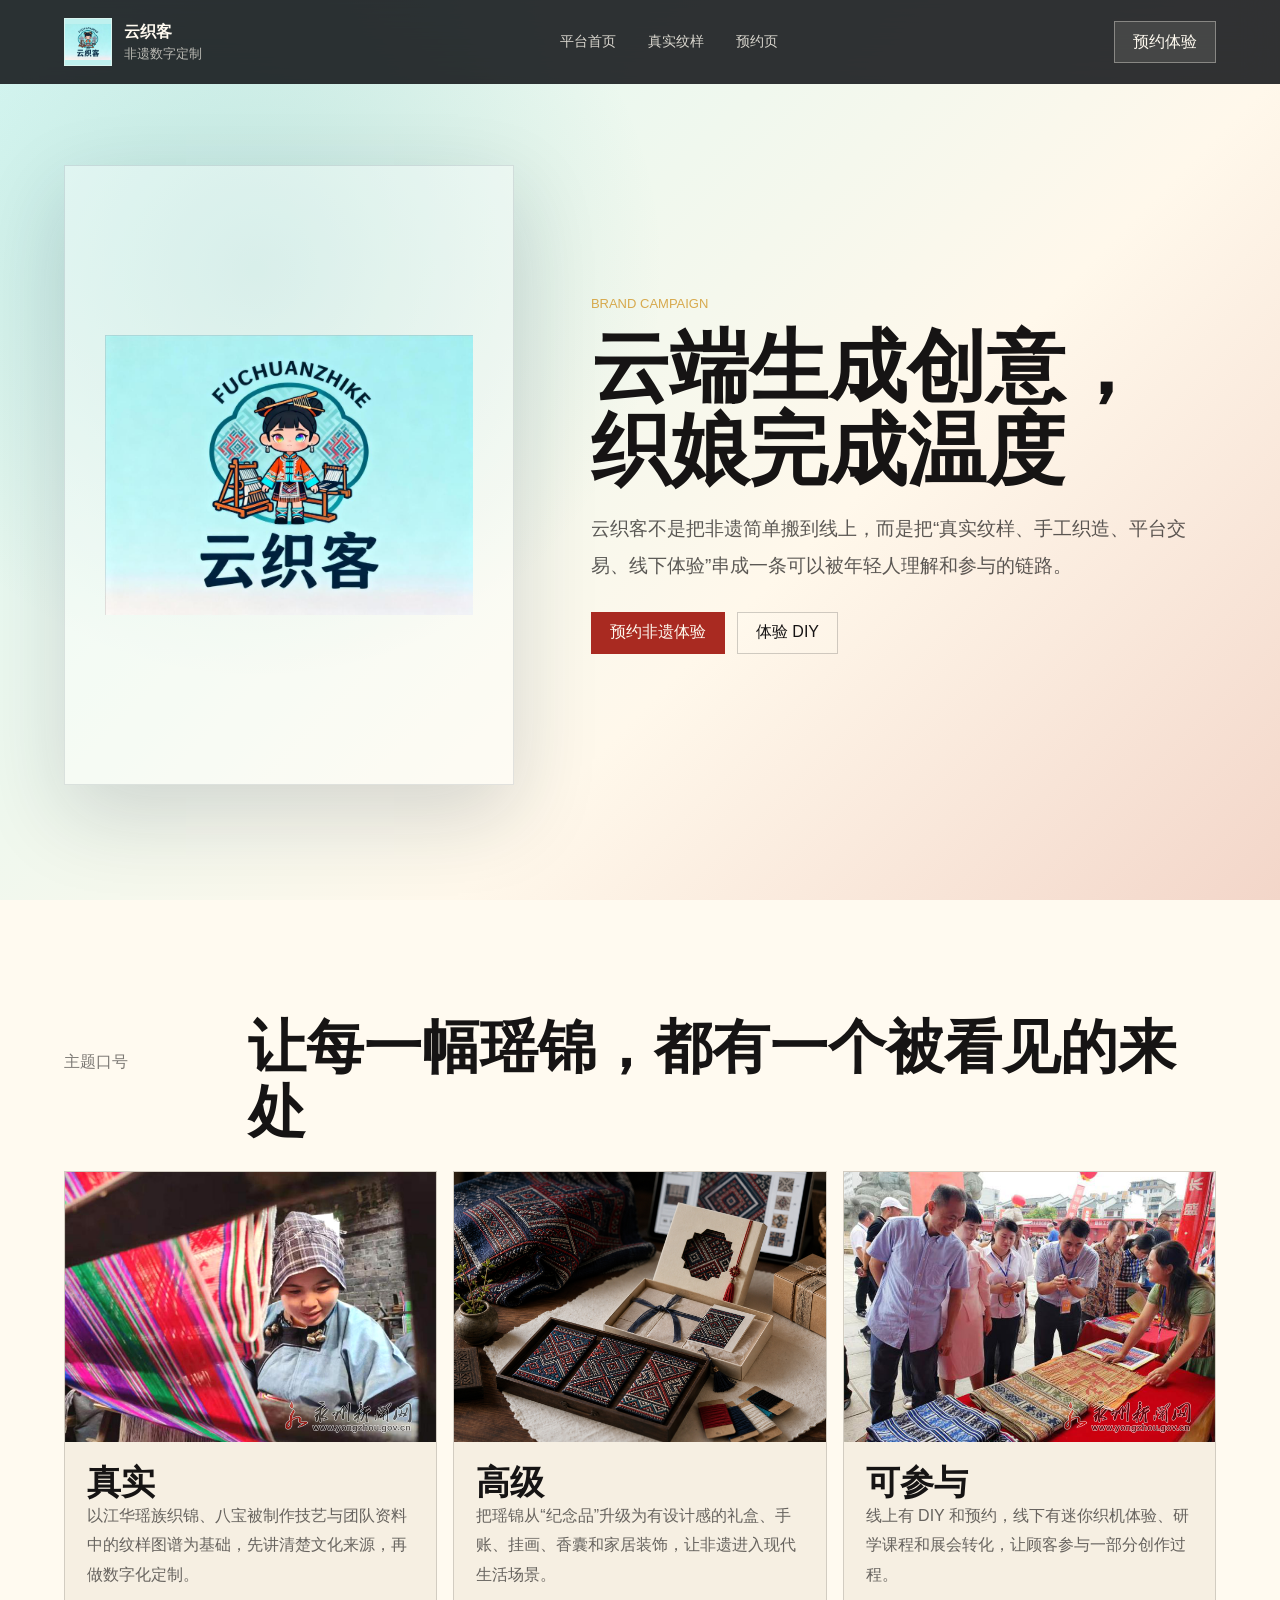
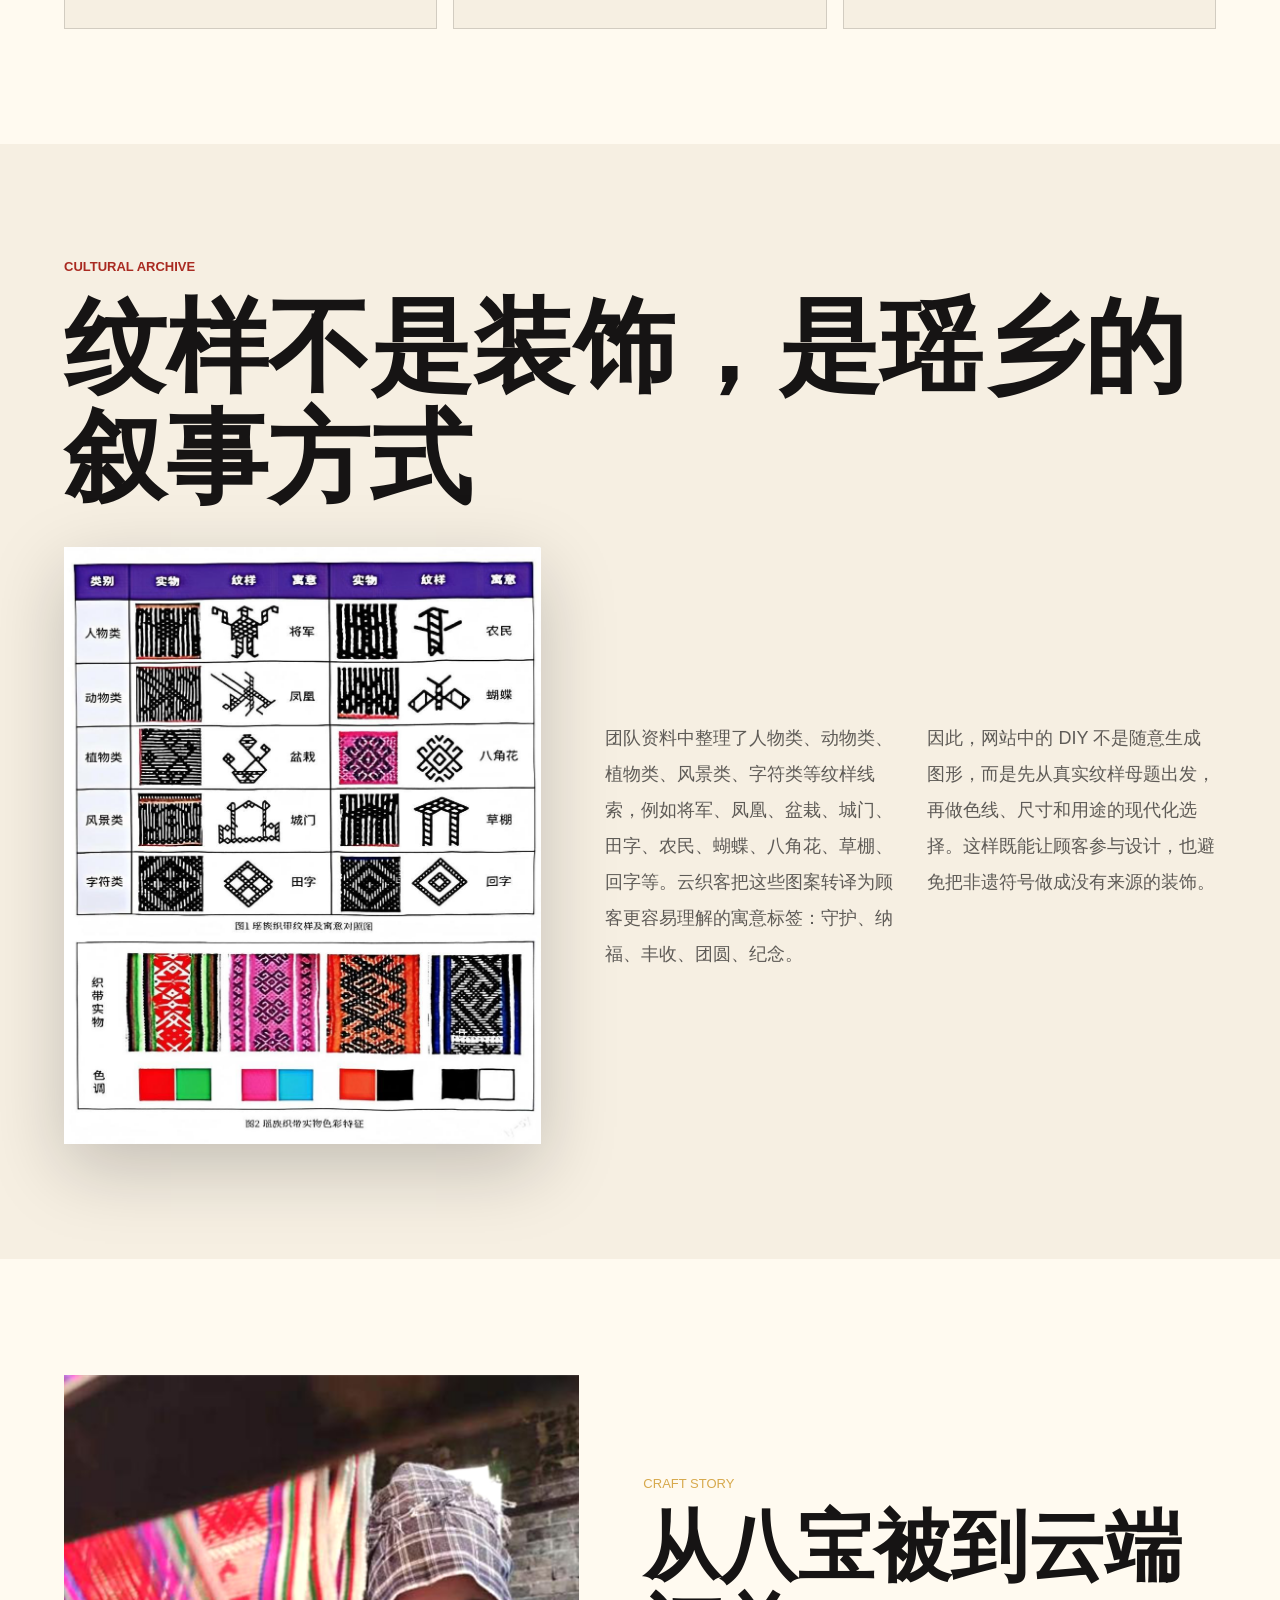
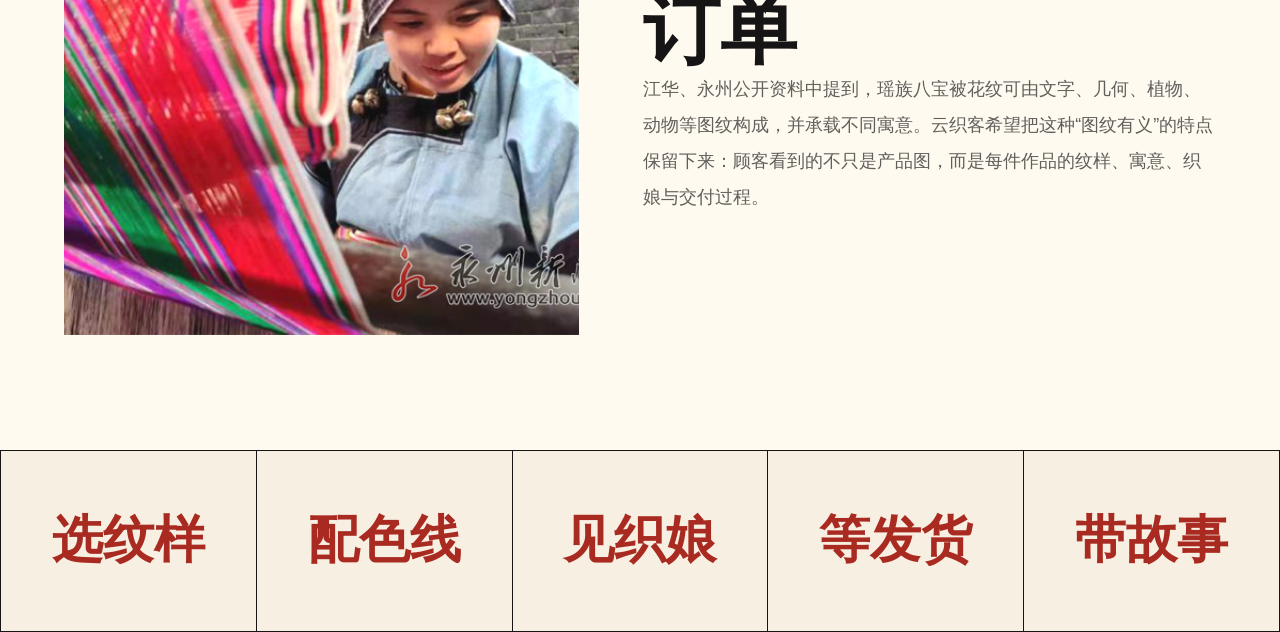
==== promotion.html @ 9e7a588e "Deploy website" ====
<!doctype html>
<html lang="zh-CN">
  <head>
    <meta charset="UTF-8" />
    <meta name="viewport" content="width=device-width, initial-scale=1.0" />
    <title>云织客 · 品牌宣传页</title>
    <link rel="stylesheet" href="./styles.css" />
  </head>
  <body class="promo-page">
    <header class="topbar solid">
      <a class="brand image-brand" href="./index.html"><img src="./assets/yunjike-logo.png" alt="云织客 logo" /><span><strong>云织客</strong><small>非遗数字定制</small></span></a>
      <nav class="nav-links"><a href="./index.html">平台首页</a><a href="./index.html#real-patterns">真实纹样</a><a href="./reserve.html">预约页</a></nav>
      <a class="ghost-link" href="./reserve.html">预约体验</a>
    </header>

    <main>
      <section class="promo-hero">
        <div class="promo-logo-stage">
          <img src="./assets/yunjike-logo.png" alt="云织客 logo 主视觉" />
        </div>
        <div class="promo-copy">
          <p class="eyebrow">Brand Campaign</p>
          <h1>云端生成创意，织娘完成温度</h1>
          <p>云织客不是把非遗简单搬到线上，而是把“真实纹样、手工织造、平台交易、线下体验”串成一条可以被年轻人理解和参与的链路。</p>
          <div class="hero-actions"><a class="primary-action" href="./reserve.html">预约非遗体验</a><a class="secondary-action" href="./index.html#designer">体验 DIY</a></div>
        </div>
      </section>

      <section class="section campaign-section">
        <div class="campaign-line">
          <span>主题口号</span>
          <strong>让每一幅瑶锦，都有一个被看见的来处</strong>
        </div>
        <div class="campaign-grid">
          <article><img src="./assets/sourced/jianghua-weaving.png" alt="织娘织造八宝被" /><h2>真实</h2><p>以江华瑶族织锦、八宝被制作技艺与团队资料中的纹样图谱为基础，先讲清楚文化来源，再做数字化定制。</p></article>
          <article><img src="./assets/promo-product.png" alt="瑶锦定制礼盒宣传图" /><h2>高级</h2><p>把瑶锦从“纪念品”升级为有设计感的礼盒、手账、挂画、香囊和家居装饰，让非遗进入现代生活场景。</p></article>
          <article><img src="./assets/sourced/jianghua-exhibit.png" alt="非遗展示现场" /><h2>可参与</h2><p>线上有 DIY 和预约，线下有迷你织机体验、研学课程和展会转化，让顾客参与一部分创作过程。</p></article>
        </div>
      </section>

      <section class="section archive-section" id="archive">
        <div class="orient-title">
          <p>CULTURAL ARCHIVE</p>
          <h2>纹样不是装饰，是瑶乡的叙事方式</h2>
        </div>
        <div class="archive-layout">
          <img src="./assets/pattern-reference.jpg" alt="团队资料中的瑶族织锦纹样图谱" />
          <div class="archive-copy">
            <p>团队资料中整理了人物类、动物类、植物类、风景类、字符类等纹样线索，例如将军、凤凰、盆栽、城门、田字、农民、蝴蝶、八角花、草棚、回字等。云织客把这些图案转译为顾客更容易理解的寓意标签：守护、纳福、丰收、团圆、纪念。</p>
            <p>因此，网站中的 DIY 不是随意生成图形，而是先从真实纹样母题出发，再做色线、尺寸和用途的现代化选择。这样既能让顾客参与设计，也避免把非遗符号做成没有来源的装饰。</p>
          </div>
        </div>
      </section>

      <section class="section craft-story" id="craft-story">
        <div class="story-panel">
          <img src="./assets/sourced/jianghua-weaving.png" alt="江华瑶族织锦织造现场" />
          <div>
            <p class="eyebrow">CRAFT STORY</p>
            <h2>从八宝被到云端订单</h2>
            <p>江华、永州公开资料中提到，瑶族八宝被花纹可由文字、几何、植物、动物等图纹构成，并承载不同寓意。云织客希望把这种“图纹有义”的特点保留下来：顾客看到的不只是产品图，而是每件作品的纹样、寓意、织娘与交付过程。</p>
          </div>
        </div>
      </section>

      <section class="section slogan-wall">
        <p>选纹样</p><p>配色线</p><p>见织娘</p><p>等发货</p><p>带故事</p>
      </section>
    </main>
  </body>
</html>
---- styles.css ----
:root {
  --ink: #161414;
  --paper: #f6efe2;
  --ivory: #fffaf0;
  --red: #a92a21;
  --indigo: #15233a;
  --teal: #1c8f8b;
  --gold: #d7a94d;
  --moss: #5b7a42;
  --line: rgba(22, 20, 20, 0.16);
  --shadow: 0 24px 70px rgba(17, 18, 22, 0.22);
}

/* Brand-home redesign inspired by premium new-Chinese official sites. */
.home-page {
  background: #f4eadb;
}

.brand-hero {
  position: relative;
  min-height: 100vh;
  overflow: hidden;
  display: grid;
  place-items: center;
  padding: 120px clamp(18px, 5vw, 70px) 70px;
  color: var(--ivory);
  text-align: center;
}

.brand-hero > img,
.brand-veil {
  position: absolute;
  inset: 0;
}

.brand-hero > img {
  width: 100%;
  height: 100%;
  object-fit: cover;
  z-index: -2;
}

.brand-veil {
  z-index: -1;
  background:
    radial-gradient(circle at 50% 45%, rgba(255, 250, 240, 0.04), rgba(8, 10, 12, 0.34) 34%, rgba(8, 10, 12, 0.74) 76%),
    linear-gradient(90deg, rgba(8, 10, 12, 0.74), rgba(8, 10, 12, 0.1), rgba(8, 10, 12, 0.72));
}

.hero-symbol {
  position: absolute;
  inset: auto auto 7vh 6vw;
  color: rgba(255, 250, 240, 0.07);
  font-size: clamp(180px, 28vw, 420px);
  line-height: 0.8;
  font-weight: 900;
}

.brand-hero-copy {
  position: relative;
  max-width: 820px;
}

.brand-hero-copy h1 {
  margin: 0 0 18px;
  font-size: clamp(72px, 12vw, 164px);
  line-height: 0.92;
}

.brand-hero-copy p:not(.eyebrow) {
  margin-bottom: 0;
  color: rgba(255, 250, 240, 0.78);
  font-size: clamp(20px, 2.4vw, 30px);
}

.brand-hero-copy .hero-actions {
  justify-content: center;
}

.vertical-seal {
  position: absolute;
  right: clamp(18px, 5vw, 70px);
  bottom: 10vh;
  padding: 18px 10px;
  border: 1px solid rgba(255, 250, 240, 0.42);
  color: rgba(255, 250, 240, 0.78);
  font-size: 15px;
  line-height: 1.6;
  writing-mode: vertical-rl;
}

.brand-strip {
  display: grid;
  grid-template-columns: repeat(4, 1fr);
  background: var(--ink);
  color: var(--ivory);
}

.brand-strip span {
  display: grid;
  place-items: center;
  min-height: 86px;
  border-right: 1px solid rgba(255, 250, 240, 0.14);
  color: rgba(255, 250, 240, 0.78);
}

.chagee-section,
.home-showcase {
  display: grid;
  gap: clamp(28px, 8vw, 120px);
  padding: clamp(76px, 11vw, 150px) clamp(18px, 5vw, 70px);
}

.chagee-section {
  grid-template-columns: minmax(260px, 0.52fr) minmax(0, 1fr);
  background: var(--ivory);
}

.home-showcase {
  grid-template-columns: minmax(0, 0.9fr) minmax(360px, 520px);
  align-items: center;
  background: #efe1cf;
}

.orient-title {
  display: grid;
  gap: 18px;
  align-content: start;
}

.orient-title p {
  margin: 0;
  color: var(--red);
  font-size: 13px;
  font-weight: 700;
}

.orient-title h2,
.showcase-copy h2 {
  font-size: clamp(42px, 8vw, 104px);
}

.orient-copy {
  max-width: 760px;
  padding-top: 22px;
  border-top: 1px solid var(--line);
}

.orient-copy p,
.showcase-copy p:not(.eyebrow) {
  color: rgba(22, 20, 20, 0.68);
  font-size: 19px;
  line-height: 2;
}

.orient-copy a,
.visual-chapters a {
  color: var(--red);
  font-weight: 700;
}

.showcase-copy {
  max-width: 720px;
}

.visual-chapters {
  display: grid;
  grid-template-columns: repeat(3, 1fr);
  gap: 1px;
  background: var(--ink);
}

.visual-chapters article {
  position: relative;
  min-height: 640px;
  overflow: hidden;
  color: var(--ivory);
}

.visual-chapters img {
  position: absolute;
  inset: 0;
  width: 100%;
  height: 100%;
  object-fit: cover;
  transition: transform 0.5s ease;
}

.visual-chapters article:hover img {
  transform: scale(1.04);
}

.visual-chapters article::after {
  content: "";
  position: absolute;
  inset: 0;
  background: linear-gradient(0deg, rgba(8, 10, 12, 0.82), rgba(8, 10, 12, 0.08) 62%);
}

.visual-chapters div {
  position: absolute;
  left: 26px;
  right: 26px;
  bottom: 26px;
  z-index: 1;
}

.visual-chapters span {
  color: var(--gold);
  font-size: 15px;
}

.visual-chapters h2 {
  margin: 12px 0;
  font-size: clamp(32px, 4vw, 58px);
}

.visual-chapters p {
  color: rgba(255, 250, 240, 0.72);
  font-size: 18px;
}

.impact-band {
  display: grid;
  grid-template-columns: repeat(3, 1fr);
  gap: 1px;
  background: var(--line);
  padding: 1px;
}

.impact-band div {
  display: grid;
  gap: 8px;
  min-height: 170px;
  padding: 32px;
  background: var(--ivory);
}

.impact-band strong {
  font-size: clamp(26px, 4vw, 46px);
}

.impact-band span {
  color: rgba(22, 20, 20, 0.62);
}

.archive-section {
  background: var(--paper);
}

.archive-layout {
  display: grid;
  grid-template-columns: minmax(320px, 0.78fr) minmax(0, 1fr);
  gap: clamp(28px, 5vw, 70px);
  align-items: center;
  margin-top: 34px;
}

.archive-layout img {
  width: 100%;
  max-height: 720px;
  object-fit: cover;
  box-shadow: var(--shadow);
}

.archive-copy {
  columns: 2;
  column-gap: 34px;
}

.archive-copy p,
.story-panel p:not(.eyebrow) {
  color: rgba(22, 20, 20, 0.68);
  font-size: 18px;
  line-height: 2;
}

.craft-story {
  background: var(--ivory);
}

.story-panel {
  display: grid;
  grid-template-columns: minmax(320px, 0.9fr) minmax(0, 1fr);
  gap: clamp(28px, 5vw, 70px);
  align-items: center;
}

.story-panel img {
  width: 100%;
  height: 560px;
  object-fit: cover;
}

.story-panel h2 {
  font-size: clamp(38px, 6vw, 82px);
}

@media (max-width: 980px) {
  .chagee-section,
  .home-showcase,
  .archive-layout,
  .story-panel,
  .visual-chapters,
  .impact-band {
    grid-template-columns: 1fr;
  }

  .visual-chapters article {
    min-height: 520px;
  }

  .archive-copy {
    columns: 1;
  }
}

@media (max-width: 620px) {
  .brand-hero {
    text-align: left;
    place-items: end start;
  }

  .brand-hero-copy .hero-actions {
    justify-content: flex-start;
  }

  .brand-strip {
    grid-template-columns: 1fr;
  }

  .vertical-seal {
    display: none;
  }
}

* {
  box-sizing: border-box;
}

html {
  scroll-behavior: smooth;
}

body {
  margin: 0;
  background:
    linear-gradient(90deg, rgba(169, 42, 33, 0.05) 1px, transparent 1px),
    linear-gradient(180deg, rgba(21, 35, 58, 0.05) 1px, transparent 1px),
    var(--paper);
  background-size: 38px 38px;
  color: var(--ink);
  font-family: "PingFang SC", "Microsoft YaHei", Arial, sans-serif;
}

a {
  color: inherit;
  text-decoration: none;
}

button,
select {
  font: inherit;
}

.topbar {
  position: fixed;
  top: 0;
  left: 0;
  right: 0;
  z-index: 20;
  display: flex;
  align-items: center;
  justify-content: space-between;
  gap: 24px;
  padding: 18px clamp(18px, 5vw, 70px);
  color: var(--ivory);
  background: linear-gradient(180deg, rgba(10, 12, 14, 0.76), rgba(10, 12, 14, 0.18));
  backdrop-filter: blur(16px);
}

.brand {
  display: flex;
  align-items: center;
  gap: 12px;
  min-width: 160px;
}

.brand-mark {
  display: grid;
  place-items: center;
  width: 38px;
  height: 38px;
  border: 1px solid rgba(255, 250, 240, 0.46);
  background: rgba(169, 42, 33, 0.72);
}

.brand strong,
.brand small {
  display: block;
}

.brand small {
  margin-top: 2px;
  color: rgba(255, 250, 240, 0.68);
}

.nav-links {
  display: flex;
  align-items: center;
  justify-content: center;
  gap: clamp(14px, 2.5vw, 34px);
  font-size: 14px;
  color: rgba(255, 250, 240, 0.82);
}

.ghost-link,
.primary-action,
.secondary-action,
#saveDesign {
  display: inline-flex;
  align-items: center;
  justify-content: center;
  min-height: 42px;
  padding: 0 18px;
  border: 1px solid rgba(255, 250, 240, 0.36);
  background: rgba(255, 250, 240, 0.1);
  color: var(--ivory);
}

.hero {
  position: relative;
  min-height: 100vh;
  overflow: hidden;
  display: grid;
  grid-template-columns: minmax(0, 1fr) minmax(360px, 470px);
  align-items: end;
  gap: clamp(24px, 5vw, 70px);
  padding: 112px clamp(18px, 5vw, 70px) 54px;
  color: var(--ivory);
}

.hero > img {
  position: absolute;
  inset: 0;
  width: 100%;
  height: 100%;
  object-fit: cover;
  z-index: -2;
}

.hero-scrim {
  position: absolute;
  inset: 0;
  z-index: -1;
  background:
    linear-gradient(90deg, rgba(8, 10, 12, 0.86) 0%, rgba(8, 10, 12, 0.6) 34%, rgba(8, 10, 12, 0.14) 74%),
    linear-gradient(0deg, rgba(8, 10, 12, 0.54), transparent 42%);
}

.hero-content {
  max-width: 700px;
  padding-bottom: 42px;
}

.eyebrow {
  margin: 0 0 14px;
  color: var(--gold);
  font-size: 13px;
  letter-spacing: 0;
  text-transform: uppercase;
}

h1,
h2,
h3,
p {
  margin-top: 0;
}

h1 {
  margin-bottom: 18px;
  font-size: clamp(54px, 9vw, 116px);
  line-height: 0.95;
  font-weight: 800;
}

.hero-copy {
  max-width: 540px;
  color: rgba(255, 250, 240, 0.78);
  font-size: clamp(17px, 2vw, 22px);
  line-height: 1.75;
}

.hero-actions {
  display: flex;
  flex-wrap: wrap;
  gap: 12px;
  margin-top: 28px;
}

.primary-action {
  border-color: transparent;
  background: var(--red);
}

.secondary-action {
  background: rgba(255, 250, 240, 0.12);
}

.designer-panel {
  align-self: end;
  background: rgba(255, 250, 240, 0.92);
  color: var(--ink);
  box-shadow: var(--shadow);
  border: 1px solid rgba(255, 250, 240, 0.42);
  backdrop-filter: blur(18px);
}

.panel-head,
.checkout-strip {
  display: flex;
  align-items: center;
  justify-content: space-between;
  gap: 16px;
  padding: 18px;
  border-bottom: 1px solid var(--line);
}

.panel-head span,
.control-label,
.checkout-strip span,
.feature-photo span {
  color: rgba(22, 20, 20, 0.58);
  font-size: 13px;
}

.loom-preview {
  padding: 18px;
}

.woven-grid {
  display: grid;
  grid-template-columns: repeat(17, 1fr);
  aspect-ratio: 17 / 12;
  overflow: hidden;
  border: 10px solid var(--indigo);
  background: var(--ivory);
  box-shadow: inset 0 0 0 2px rgba(255, 250, 240, 0.7);
}

.cell {
  min-width: 0;
  background: var(--c, var(--ivory));
  border: 1px solid rgba(255, 255, 255, 0.11);
}

.control-block,
.control-row,
.swatches {
  padding: 0 18px 16px;
}

.segmented {
  display: grid;
  grid-template-columns: repeat(4, 1fr);
  gap: 6px;
  margin-top: 8px;
}

.segmented button {
  min-height: 38px;
  border: 1px solid var(--line);
  background: rgba(21, 35, 58, 0.06);
  color: var(--ink);
  cursor: pointer;
}

.segmented button.active {
  background: var(--indigo);
  color: var(--ivory);
}

.control-row {
  display: grid;
  grid-template-columns: 1fr 1fr;
  gap: 10px;
}

.control-row label {
  display: grid;
  gap: 7px;
  color: rgba(22, 20, 20, 0.62);
  font-size: 13px;
}

select {
  width: 100%;
  min-height: 40px;
  border: 1px solid var(--line);
  background: var(--ivory);
  color: var(--ink);
  padding: 0 10px;
}

.swatches {
  display: flex;
  gap: 10px;
}

.swatch {
  width: 42px;
  height: 42px;
  border: 2px solid transparent;
  cursor: pointer;
  background: linear-gradient(135deg, #15233a 0 45%, #a92a21 45% 70%, #fffaf0 70%);
}

.swatch.green {
  background: linear-gradient(135deg, #b51523 0 44%, #1d8f49 44% 70%, #f6efe2 70%);
}

.swatch.cyan {
  background: linear-gradient(135deg, #ca2f86 0 42%, #16a8bd 42% 72%, #231717 72%);
}

.swatch.ink {
  background: linear-gradient(135deg, #111 0 52%, #f7f2e8 52%);
}

.swatch.active {
  border-color: var(--gold);
}

.checkout-strip {
  border-top: 1px solid var(--line);
  border-bottom: 0;
}

.checkout-strip strong {
  font-size: 24px;
  color: var(--red);
}

#saveDesign {
  border: 0;
  background: var(--ink);
  cursor: pointer;
}

.ticker {
  display: grid;
  grid-template-columns: repeat(4, 1fr);
  gap: 1px;
  background: var(--ink);
  color: var(--ivory);
}

.ticker span,
.ticker strong {
  padding: 18px clamp(16px, 3vw, 34px);
  background: var(--ink);
}

.ticker span {
  color: rgba(255, 250, 240, 0.58);
}

.ticker strong {
  color: var(--gold);
}

.section {
  padding: clamp(72px, 9vw, 120px) clamp(18px, 5vw, 70px);
}

.section-title {
  max-width: 780px;
  margin-bottom: 34px;
}

h2 {
  margin-bottom: 0;
  font-size: clamp(32px, 5vw, 64px);
  line-height: 1.08;
}

.reference-grid {
  display: grid;
  grid-template-columns: 1.15fr 0.85fr;
  grid-template-rows: repeat(2, minmax(220px, 1fr));
  gap: 18px;
}

.feature-photo {
  position: relative;
  min-height: 270px;
  overflow: hidden;
  background: var(--ink);
}

.feature-photo.large {
  grid-row: span 2;
}

.feature-photo img,
.artisan-visual img {
  width: 100%;
  height: 100%;
  object-fit: cover;
  display: block;
}

.feature-photo::after {
  content: "";
  position: absolute;
  inset: 0;
  background: linear-gradient(0deg, rgba(12, 13, 16, 0.72), transparent 50%);
}

.feature-photo div {
  position: absolute;
  left: 22px;
  right: 22px;
  bottom: 20px;
  z-index: 1;
  color: var(--ivory);
}

.feature-photo strong {
  display: block;
  margin-top: 8px;
  font-size: clamp(18px, 2vw, 25px);
  line-height: 1.35;
}

.market {
  background: var(--ivory);
}

.flow {
  display: grid;
  grid-template-columns: repeat(4, 1fr);
  gap: 1px;
  background: var(--line);
  border: 1px solid var(--line);
}

.flow article {
  min-height: 260px;
  padding: 26px;
  background: var(--ivory);
}

.flow span {
  display: block;
  margin-bottom: 42px;
  color: var(--red);
  font-size: 32px;
  font-weight: 800;
}

.flow h3 {
  font-size: 24px;
  margin-bottom: 12px;
}

.flow p,
.console-list span {
  color: rgba(22, 20, 20, 0.64);
  line-height: 1.8;
}

.artisan {
  display: grid;
  grid-template-columns: minmax(0, 1fr) minmax(330px, 0.72fr);
  gap: clamp(28px, 5vw, 70px);
  align-items: center;
}

.artisan-visual {
  display: grid;
  grid-template-columns: 1fr 0.78fr;
  gap: 14px;
  align-items: end;
}

.artisan-visual img {
  min-height: 470px;
}

.artisan-visual img + img {
  min-height: 360px;
}

.console-list {
  margin-top: 28px;
  border-top: 1px solid var(--line);
}

.console-list div {
  display: grid;
  gap: 6px;
  padding: 18px 0;
  border-bottom: 1px solid var(--line);
}

.toast {
  position: fixed;
  left: 50%;
  bottom: 24px;
  z-index: 30;
  transform: translate(-50%, 120px);
  padding: 13px 18px;
  background: var(--ink);
  color: var(--ivory);
  box-shadow: var(--shadow);
  transition: transform 0.25s ease;
}

.toast.show {
  transform: translate(-50%, 0);
}

.topbar.solid {
  background: rgba(14, 17, 20, 0.86);
}

.image-brand img {
  width: 48px;
  height: 48px;
  object-fit: contain;
  border: 1px solid rgba(255, 250, 240, 0.42);
  background: #bff1ef;
}

.dense-hero {
  min-height: 94vh;
  grid-template-columns: minmax(0, 0.95fr);
  align-items: center;
}

.dense-hero .hero-content {
  max-width: 920px;
  padding-bottom: 0;
}

.dense-hero h1,
.promo-hero h1,
.reserve-hero h1 {
  max-width: 980px;
  font-size: clamp(42px, 6.2vw, 86px);
  line-height: 1.05;
}

.hero-proof {
  display: grid;
  grid-template-columns: repeat(3, minmax(0, 1fr));
  gap: 1px;
  max-width: 820px;
  margin-top: 34px;
  background: rgba(255, 250, 240, 0.2);
}

.hero-proof div {
  padding: 18px;
  background: rgba(8, 10, 12, 0.42);
  backdrop-filter: blur(10px);
}

.hero-proof strong,
.hero-proof span {
  display: block;
}

.hero-proof span {
  margin-top: 8px;
  color: rgba(255, 250, 240, 0.66);
  line-height: 1.55;
}

.split-section {
  display: grid;
  grid-template-columns: minmax(0, 0.85fr) minmax(360px, 520px);
  gap: clamp(28px, 5vw, 76px);
  align-items: center;
}

.section-title p:not(.eyebrow),
.wide-title p {
  margin-top: 18px;
  color: rgba(22, 20, 20, 0.64);
  font-size: 17px;
  line-height: 1.9;
}

.inline-panel {
  width: 100%;
}

.design-note {
  margin: 0 18px 18px;
  padding: 14px;
  background: rgba(215, 169, 77, 0.14);
  color: rgba(22, 20, 20, 0.72);
  line-height: 1.7;
}

.wide-title {
  max-width: 1040px;
}

.knowledge-grid,
.function-grid,
.campaign-grid {
  display: grid;
  grid-template-columns: repeat(4, 1fr);
  gap: 16px;
}

.source-card,
.function-grid article {
  min-height: 260px;
  padding: 24px;
  background: var(--ivory);
  border: 1px solid var(--line);
}

.source-card.image-card {
  padding: 0;
  overflow: hidden;
}

.source-card.image-card img {
  width: 100%;
  height: 250px;
  object-fit: cover;
  display: block;
}

.source-card h3,
.source-card p,
.function-grid strong,
.function-grid p {
  margin-left: 0;
  padding-left: 0;
}

.source-card.image-card h3,
.source-card.image-card p {
  padding-left: 22px;
  padding-right: 22px;
}

.source-card.image-card h3 {
  margin-top: 20px;
}

.source-card p,
.function-grid p {
  color: rgba(22, 20, 20, 0.64);
  line-height: 1.85;
}

.big-number {
  display: block;
  margin-bottom: 48px;
  color: var(--red);
  font-size: 72px;
  font-weight: 800;
}

.function-grid {
  grid-template-columns: repeat(3, 1fr);
}

.function-grid article {
  min-height: 220px;
}

.function-grid strong {
  display: block;
  margin-bottom: 18px;
  font-size: 22px;
}

.ink-action {
  display: inline-flex;
  align-items: center;
  justify-content: center;
  min-height: 44px;
  margin-top: 22px;
  padding: 0 20px;
  border: 0;
  background: var(--ink);
  color: var(--ivory);
  cursor: pointer;
}

.ink-action.full {
  width: 100%;
}

.site-footer {
  display: flex;
  justify-content: space-between;
  gap: 24px;
  padding: 34px clamp(18px, 5vw, 70px);
  background: var(--ink);
  color: var(--ivory);
}

.site-footer p {
  max-width: 720px;
  margin: 8px 0 0;
  color: rgba(255, 250, 240, 0.62);
  line-height: 1.7;
}

.footer-links {
  display: flex;
  gap: 16px;
  align-items: center;
  color: var(--gold);
}

.promo-page {
  background: #eef8f5;
}

.promo-hero {
  min-height: 100vh;
  display: grid;
  grid-template-columns: minmax(330px, 0.72fr) minmax(0, 1fr);
  gap: clamp(30px, 6vw, 90px);
  align-items: center;
  padding: 120px clamp(18px, 5vw, 70px) 70px;
  background:
    radial-gradient(circle at 20% 30%, rgba(28, 143, 139, 0.18), transparent 34%),
    linear-gradient(135deg, #d7f8f3, #fff8eb 62%, #f3d6c9);
}

.promo-logo-stage {
  display: grid;
  place-items: center;
  min-height: 620px;
  background: rgba(255, 255, 255, 0.36);
  border: 1px solid rgba(21, 35, 58, 0.12);
  box-shadow: 0 30px 80px rgba(21, 35, 58, 0.16);
}

.promo-logo-stage img {
  width: min(82%, 560px);
  height: auto;
}

.promo-copy p:not(.eyebrow),
.reserve-hero p {
  max-width: 720px;
  color: rgba(22, 20, 20, 0.7);
  font-size: 19px;
  line-height: 1.95;
}

.promo-copy .secondary-action {
  color: var(--ink);
  border-color: rgba(22, 20, 20, 0.2);
}

.campaign-section {
  background: var(--ivory);
}

.campaign-line {
  display: grid;
  grid-template-columns: 160px 1fr;
  gap: 24px;
  align-items: baseline;
  margin-bottom: 26px;
}

.campaign-line span {
  color: rgba(22, 20, 20, 0.56);
}

.campaign-line strong {
  font-size: clamp(28px, 5vw, 58px);
  line-height: 1.12;
}

.campaign-grid {
  grid-template-columns: repeat(3, 1fr);
}

.campaign-grid article {
  background: var(--paper);
  border: 1px solid var(--line);
}

.campaign-grid img {
  width: 100%;
  height: 270px;
  object-fit: cover;
  display: block;
}

.campaign-grid h2,
.campaign-grid p {
  padding: 0 22px;
}

.campaign-grid h2 {
  margin-top: 22px;
  font-size: 34px;
}

.campaign-grid p {
  color: rgba(22, 20, 20, 0.64);
  line-height: 1.85;
  padding-bottom: 22px;
}

.slogan-wall {
  display: grid;
  grid-template-columns: repeat(5, 1fr);
  gap: 1px;
  background: var(--ink);
  padding: 1px;
}

.slogan-wall p {
  display: grid;
  place-items: center;
  min-height: 180px;
  margin: 0;
  background: var(--paper);
  color: var(--red);
  font-size: clamp(24px, 4vw, 54px);
  font-weight: 800;
}

.reserve-hero {
  display: grid;
  grid-template-columns: minmax(0, 0.82fr) minmax(320px, 0.68fr);
  gap: clamp(28px, 5vw, 70px);
  align-items: center;
  padding: 130px clamp(18px, 5vw, 70px) 60px;
  background: var(--ivory);
}

.reserve-hero img {
  width: 100%;
  height: 520px;
  object-fit: cover;
}

.reservation-layout {
  display: grid;
  grid-template-columns: minmax(320px, 520px) minmax(0, 1fr);
  gap: clamp(28px, 5vw, 72px);
  align-items: start;
}

.reserve-form {
  display: grid;
  gap: 15px;
  padding: 28px;
  background: var(--ivory);
  border: 1px solid var(--line);
  box-shadow: var(--shadow);
}

.reserve-form label {
  display: grid;
  gap: 8px;
  color: rgba(22, 20, 20, 0.64);
}

.reserve-form input,
.reserve-form textarea {
  width: 100%;
  border: 1px solid var(--line);
  background: #fff;
  padding: 12px;
  font: inherit;
  color: var(--ink);
}

.reserve-total {
  display: flex;
  align-items: center;
  justify-content: space-between;
  padding: 16px;
  background: rgba(169, 42, 33, 0.08);
}

.reserve-total strong {
  color: var(--red);
  font-size: 28px;
}

.reserve-side {
  display: grid;
  gap: 24px;
}

.slot-list {
  display: grid;
  grid-template-columns: repeat(2, 1fr);
  gap: 12px;
}

.slot-list div {
  padding: 22px;
  background: var(--ivory);
  border: 1px solid var(--line);
}

.slot-list strong,
.slot-list span {
  display: block;
}

.slot-list span {
  margin-top: 8px;
  color: rgba(22, 20, 20, 0.62);
  line-height: 1.7;
}

.reserve-side img {
  width: 100%;
  max-height: 420px;
  object-fit: cover;
}

@media (max-width: 980px) {
  .nav-links {
    display: none;
  }

  .hero {
    min-height: auto;
    grid-template-columns: 1fr;
    padding-top: 96px;
  }

  .designer-panel {
    width: min(100%, 560px);
  }

  .ticker,
  .flow {
    grid-template-columns: repeat(2, 1fr);
  }

  .reference-grid,
  .artisan,
  .split-section,
  .promo-hero,
  .reserve-hero,
  .reservation-layout {
    grid-template-columns: 1fr;
  }

  .knowledge-grid,
  .function-grid,
  .campaign-grid,
  .slot-list {
    grid-template-columns: repeat(2, 1fr);
  }

  .feature-photo.large {
    grid-row: auto;
  }
}

@media (max-width: 620px) {
  .topbar {
    padding: 14px 16px;
  }

  .ghost-link {
    display: none;
  }

  .hero {
    padding: 88px 16px 30px;
  }

  .hero-content {
    padding-bottom: 12px;
  }

  .segmented,
  .control-row,
  .ticker,
  .flow,
  .artisan-visual,
  .knowledge-grid,
  .function-grid,
  .campaign-grid,
  .slot-list,
  .hero-proof,
  .slogan-wall {
    grid-template-columns: 1fr;
  }

  .campaign-line {
    grid-template-columns: 1fr;
  }

  .promo-logo-stage {
    min-height: 420px;
  }

  .reserve-hero img {
    height: 320px;
  }

  .checkout-strip {
    align-items: stretch;
    flex-direction: column;
  }

  .section {
    padding-left: 16px;
    padding-right: 16px;
  }

  .artisan-visual img,
  .artisan-visual img + img {
    min-height: 260px;
  }
}
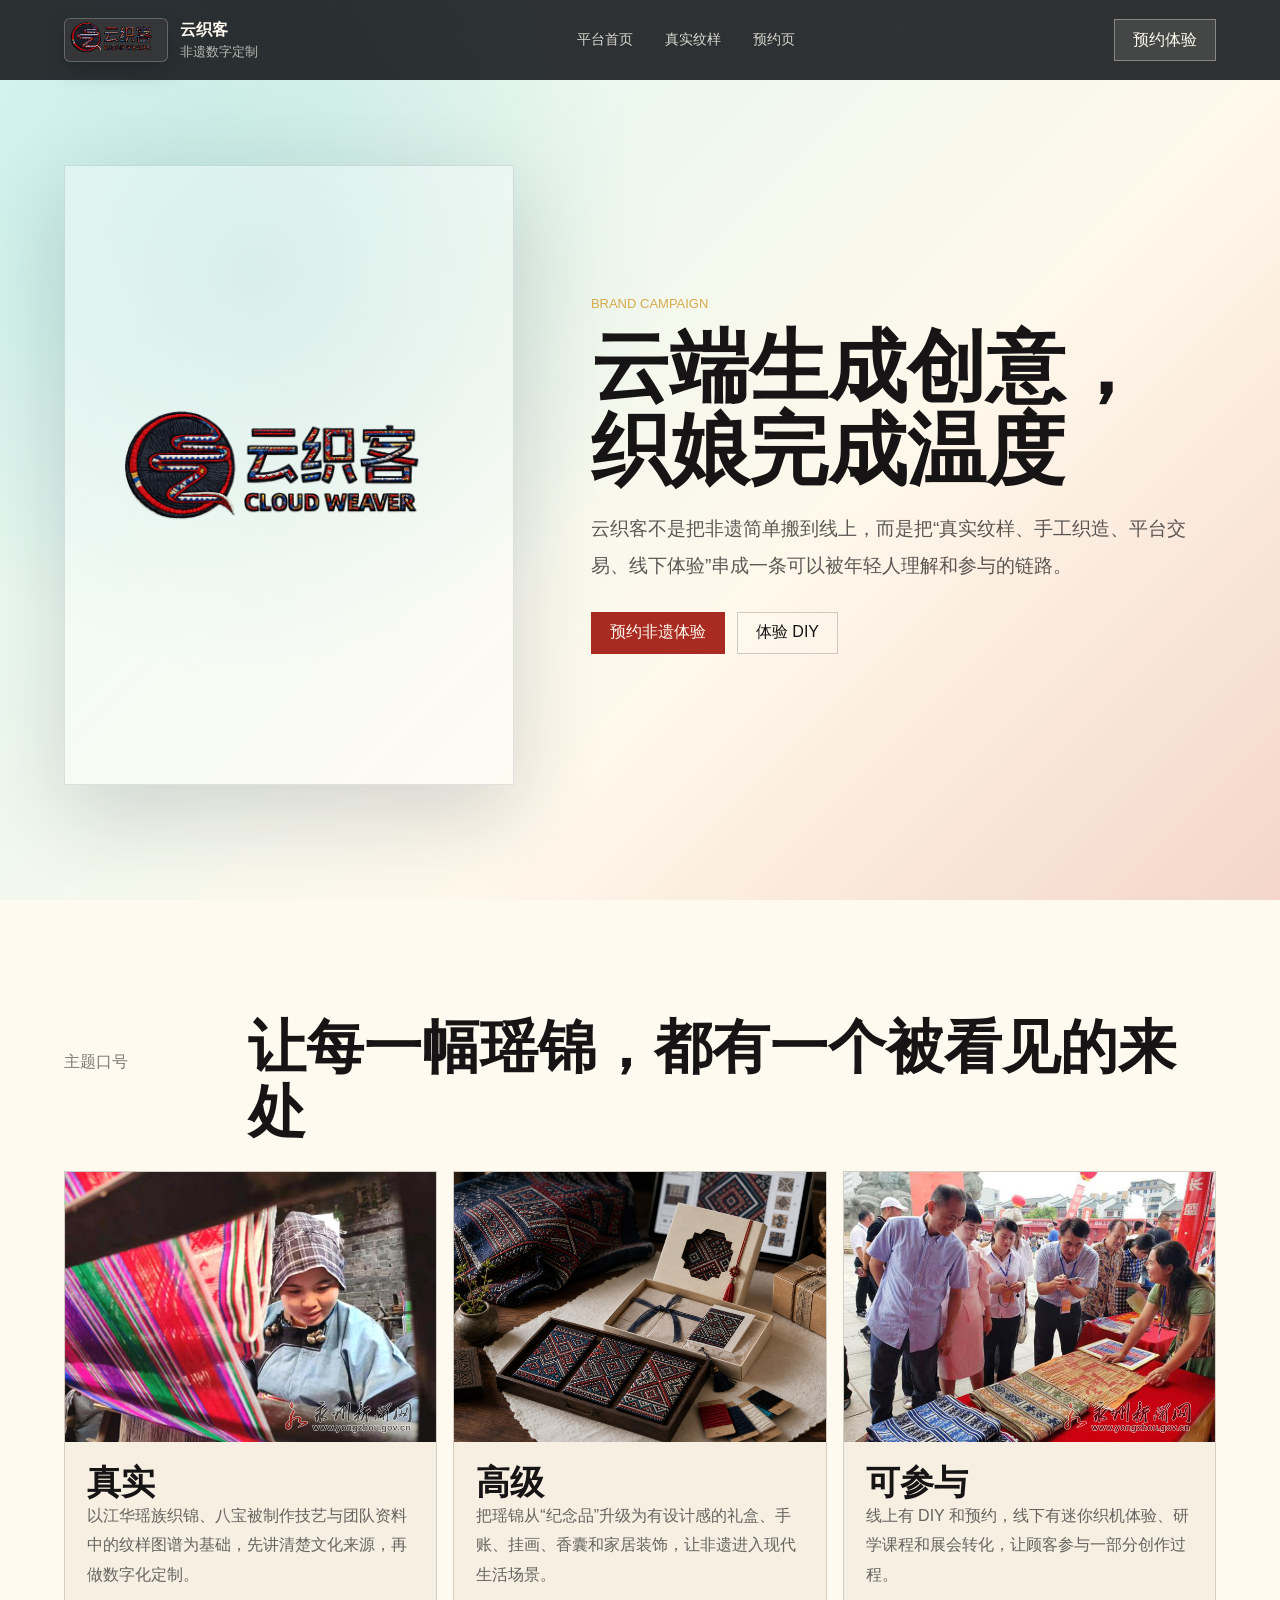
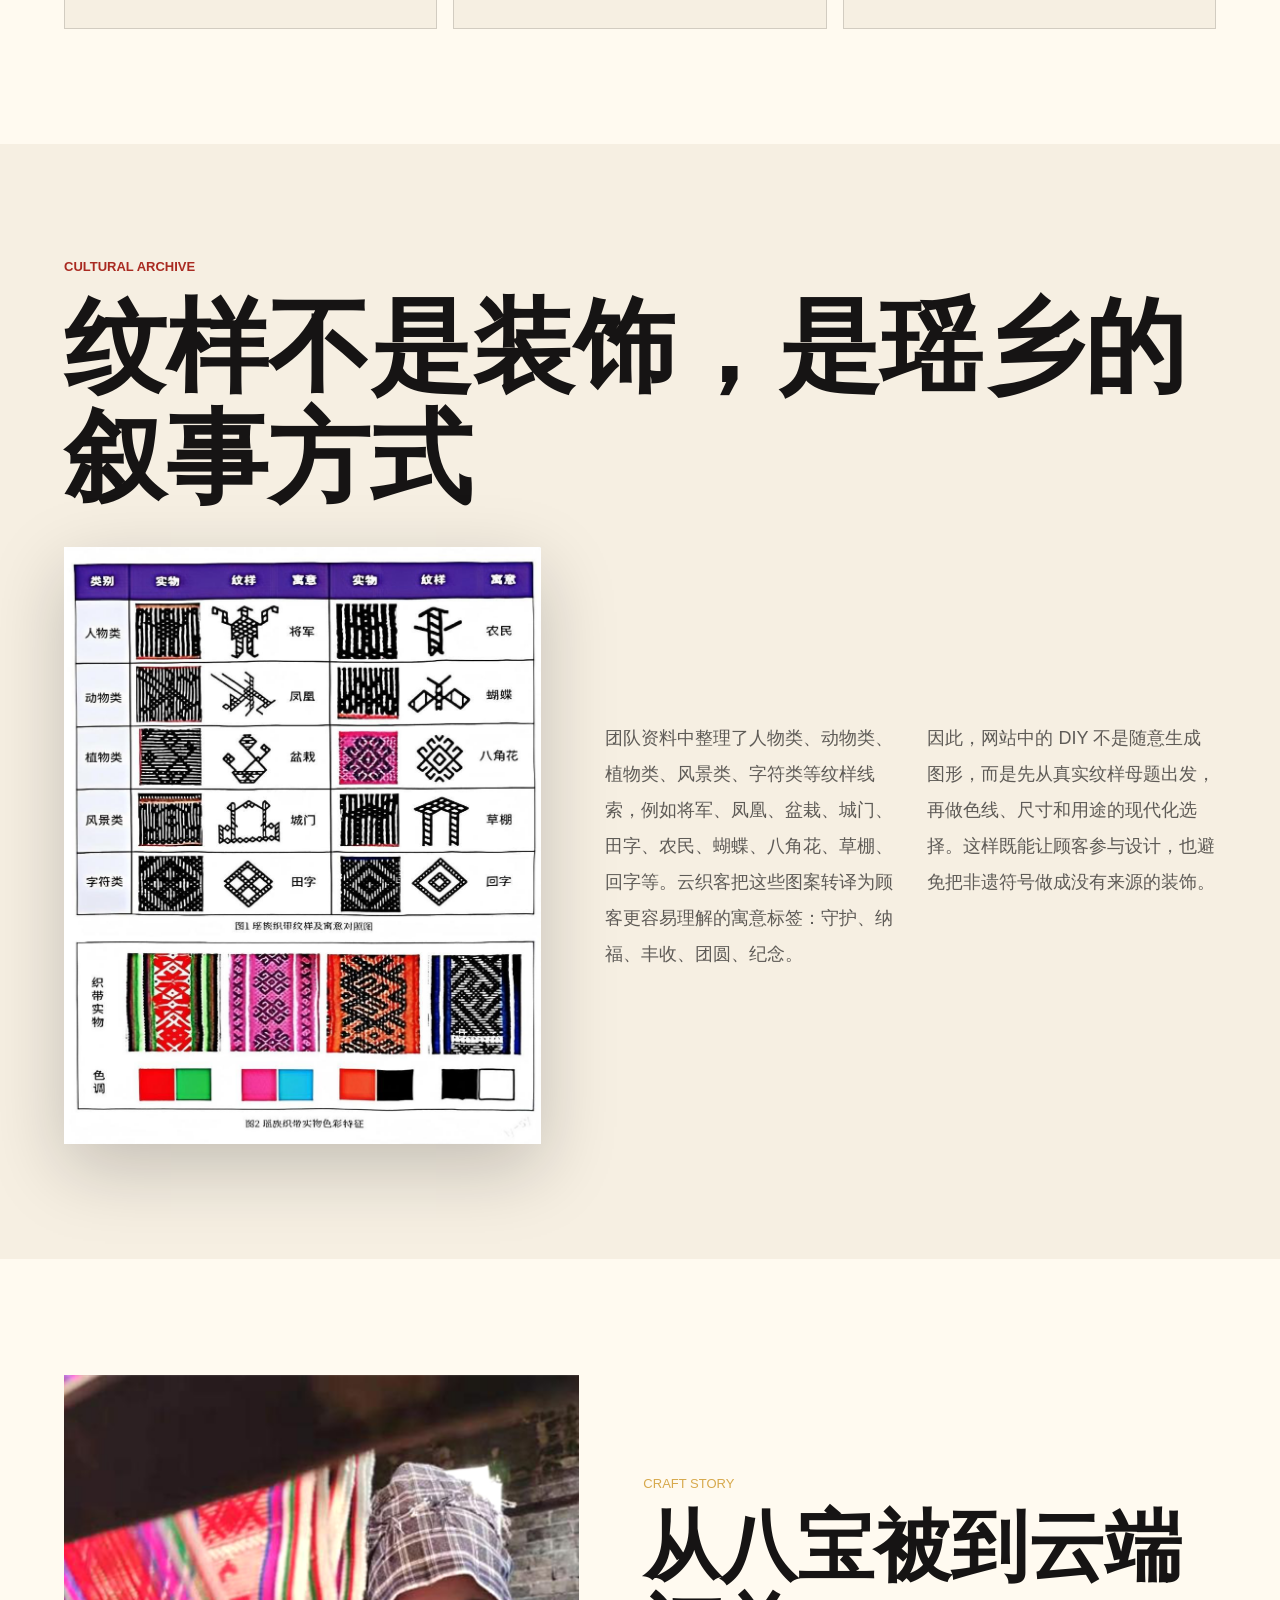
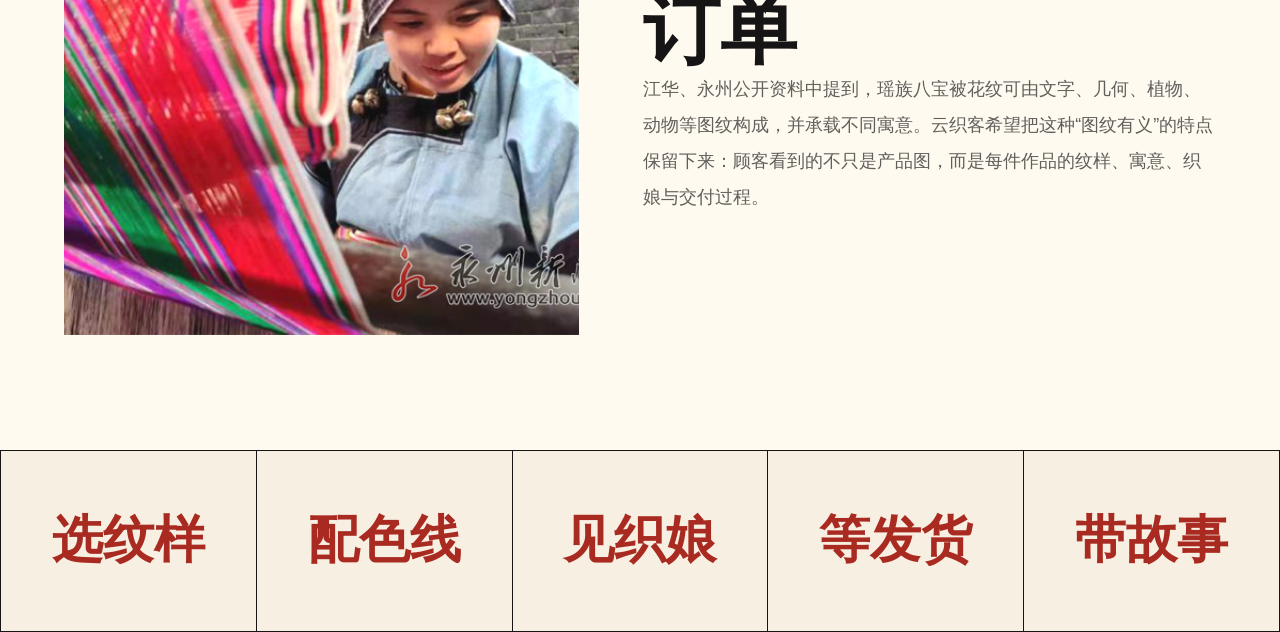
==== commit d6c81ba4: "更新品牌 Logo 与主页展示" ====
--- a/promotion.html
+++ b/promotion.html
@@ -8,7 +8,7 @@
   </head>
   <body class="promo-page">
     <header class="topbar solid">
-      <a class="brand image-brand" href="./index.html"><img src="./assets/yunjike-logo.png" alt="云织客 logo" /><span><strong>云织客</strong><small>非遗数字定制</small></span></a>
+      <a class="brand image-brand" href="./index.html"><img src="./assets/logo.png" alt="云织客新品牌 logo" /><span><strong>云织客</strong><small>非遗数字定制</small></span></a>
       <nav class="nav-links"><a href="./index.html">平台首页</a><a href="./index.html#real-patterns">真实纹样</a><a href="./reserve.html">预约页</a></nav>
       <a class="ghost-link" href="./reserve.html">预约体验</a>
     </header>
@@ -16,7 +16,7 @@
     <main>
       <section class="promo-hero">
         <div class="promo-logo-stage">
-          <img src="./assets/yunjike-logo.png" alt="云织客 logo 主视觉" />
+          <img src="./assets/logo.png" alt="云织客新品牌 logo 主视觉" />
         </div>
         <div class="promo-copy">
           <p class="eyebrow">Brand Campaign</p>
--- a/styles.css
+++ b/styles.css
@@ -58,16 +58,48 @@
 
 .brand-hero-copy {
   position: relative;
-  max-width: 820px;
+  display: flex;
+  width: min(860px, 100%);
+  max-width: 860px;
+  flex-direction: column;
+  align-items: center;
+}
+
+.hero-logo-frame {
+  width: min(680px, 82vw);
+  aspect-ratio: 2.35 / 1;
+  overflow: hidden;
+  border: 1px solid rgba(255, 250, 240, 0.22);
+  border-radius: 10px;
+  background: rgba(35, 37, 40, 0.62);
+  box-shadow: 0 30px 80px rgba(0, 0, 0, 0.34);
+}
+
+.hero-logo-frame img {
+  width: 100%;
+  height: 100%;
+  object-fit: cover;
+  object-position: center;
+  transform: scale(1.02);
+}
+
+.hero-kicker {
+  margin: 26px 0 12px;
+  color: rgba(255, 250, 240, 0.7);
+  font-size: 12px;
+  font-weight: 700;
+  letter-spacing: 0.28em;
 }
 
 .brand-hero-copy h1 {
   margin: 0 0 18px;
-  font-size: clamp(72px, 12vw, 164px);
-  line-height: 0.92;
-}
-
-.brand-hero-copy p:not(.eyebrow) {
+  font-size: clamp(54px, 9vw, 116px);
+  line-height: 0.94;
+  letter-spacing: 0.08em;
+  text-shadow: 0 10px 32px rgba(0, 0, 0, 0.28);
+}
+
+.brand-hero-copy p:not(.eyebrow):not(.hero-kicker) {
   margin-bottom: 0;
   color: rgba(255, 250, 240, 0.78);
   font-size: clamp(20px, 2.4vw, 30px);
@@ -317,12 +349,25 @@
 
 @media (max-width: 620px) {
   .brand-hero {
-    text-align: left;
-    place-items: end start;
+    text-align: center;
+    place-items: center;
+  }
+
+  .brand-hero-copy {
+    align-items: center;
+  }
+
+  .hero-logo-frame {
+    width: min(100%, 560px);
+  }
+
+  .brand-hero-copy h1 {
+    font-size: clamp(48px, 16vw, 76px);
+    letter-spacing: 0.04em;
   }
 
   .brand-hero-copy .hero-actions {
-    justify-content: flex-start;
+    justify-content: center;
   }
 
   .brand-strip {
@@ -827,11 +872,13 @@
 }
 
 .image-brand img {
-  width: 48px;
-  height: 48px;
-  object-fit: contain;
-  border: 1px solid rgba(255, 250, 240, 0.42);
-  background: #bff1ef;
+  width: 104px;
+  height: 44px;
+  object-fit: cover;
+  border: 1px solid rgba(255, 250, 240, 0.24);
+  border-radius: 6px;
+  background: #353638;
+  box-shadow: 0 8px 22px rgba(0, 0, 0, 0.2);
 }
 
 .dense-hero {
